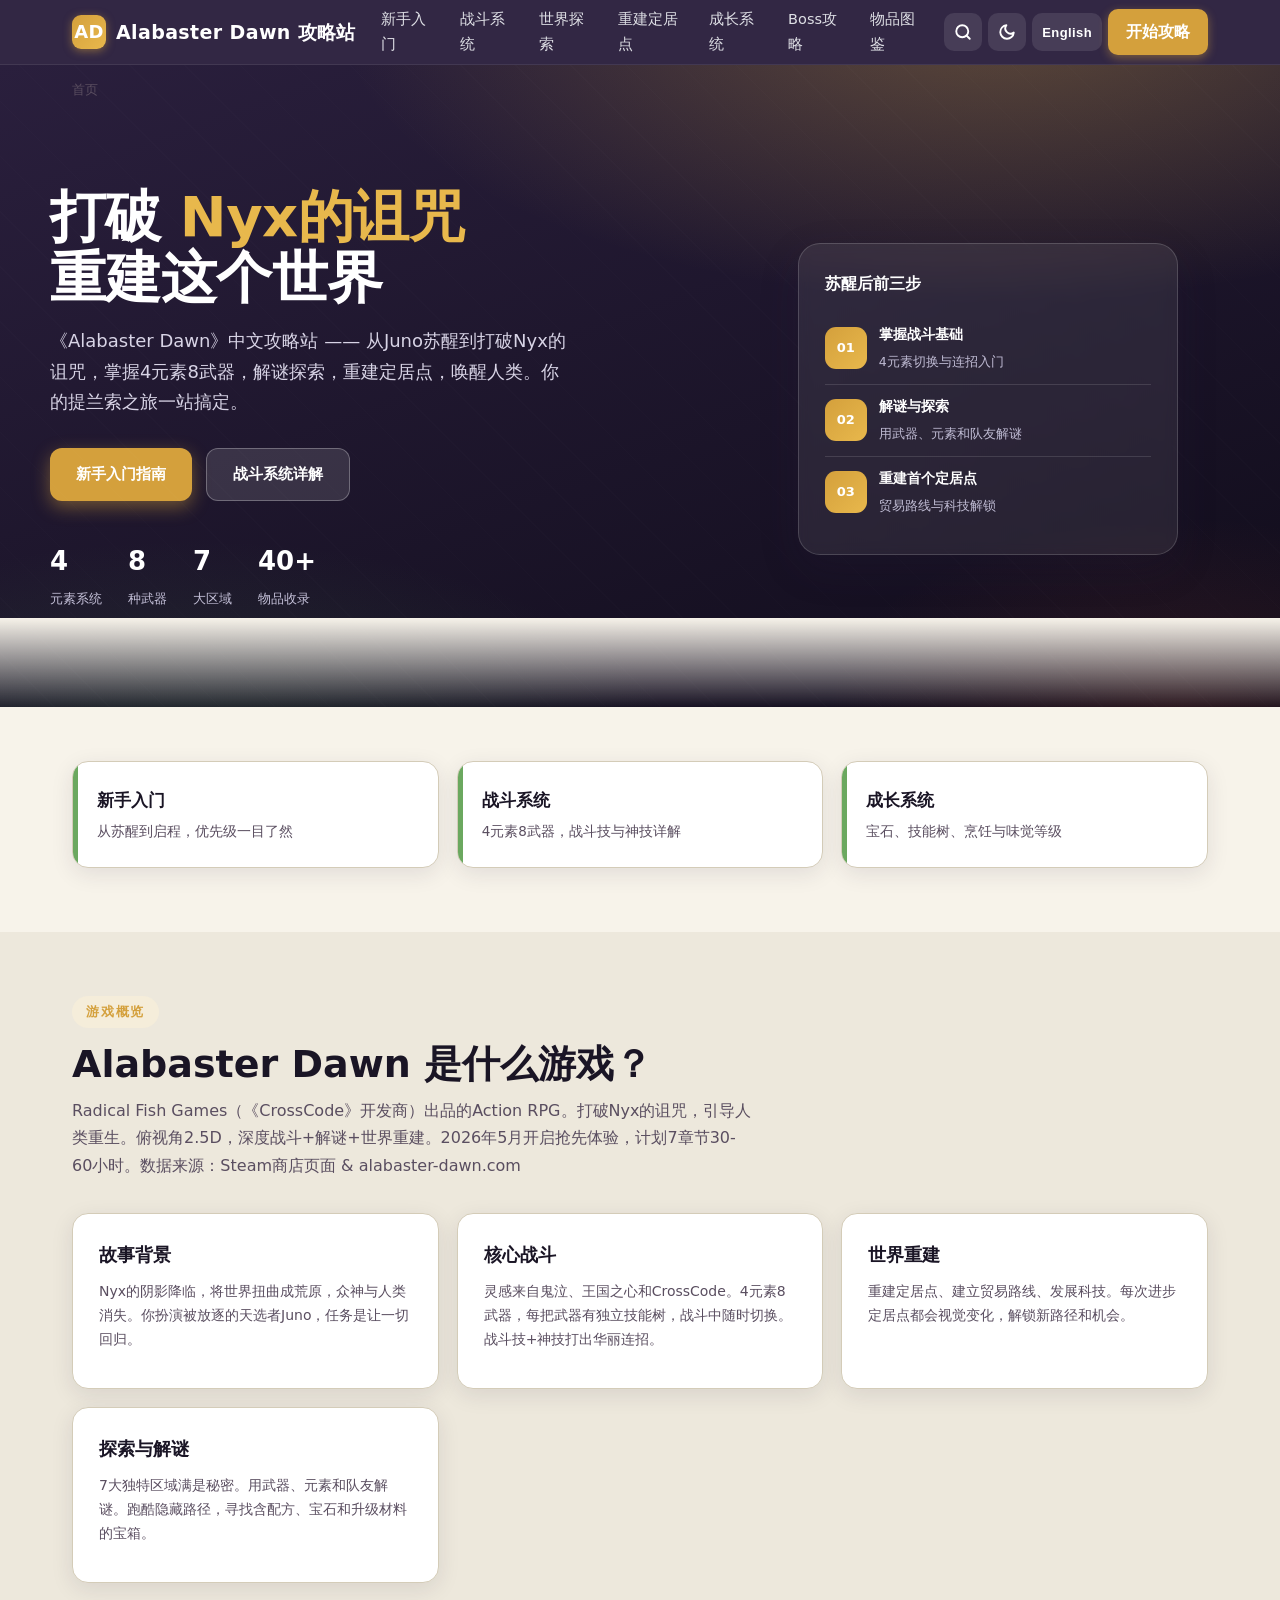
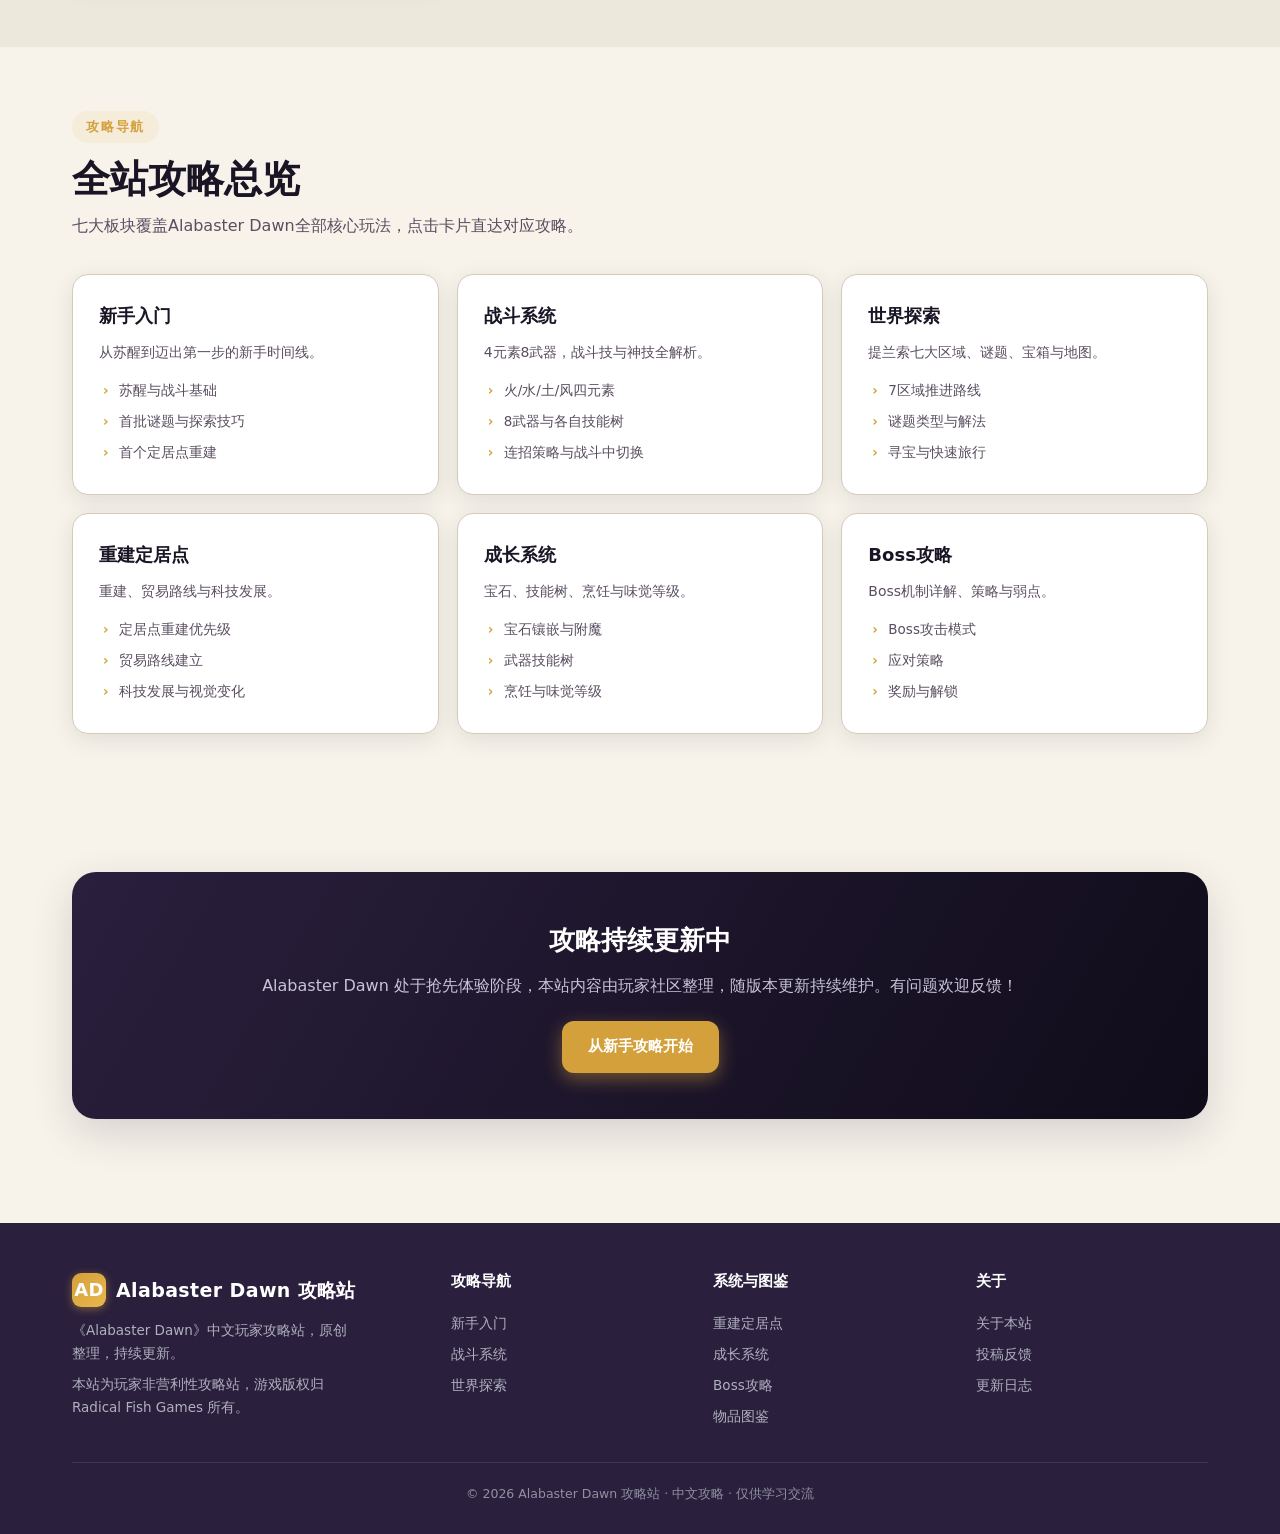
==== index.html @ 1b5fa540 "feat: Alabaster Dawn bilingual guide site - 8 pages, i18n, dark mode, search, SEO" ====
<!DOCTYPE html>
<html lang="zh-CN">
<head>
<meta charset="UTF-8">
<meta name="viewport" content="width=device-width, initial-scale=1.0">
<title>Alabaster Dawn 攻略站 | 中文攻略</title>
<meta name="description" content="《Alabaster Dawn》中文攻略站：新手入门、战斗系统(4元素8武器)、世界探索、定居点重建、成长系统、Boss攻略与物品图鉴。从苏醒到打破Nyx诅咒，一站式Action RPG攻略。">
<meta name="keywords" content="Alabaster Dawn,攻略,新手指南,战斗系统,4元素,8武器,世界探索,定居点,宝石,烹饪,Boss,物品图鉴,Radical Fish Games">
<link rel="stylesheet" href="css/style.css">
<script type="application/ld+json">
{"@context":"https://schema.org","@type":"WebSite","name":"Alabaster Dawn 攻略站","alternateName":"Alabaster Dawn 中文攻略","inLanguage":"zh-CN","url":"index.html","about":"《Alabaster Dawn》中文攻略站：新手入门、战斗系统、世界探索、定居点重建、成长系统、Boss攻略与物品图鉴"}
</script>
</head>
<body>

<!-- ===== NAV ===== -->
<header class="nav">
  <div class="wrap nav-inner">
    <a href="index.html" class="brand"><span class="logo">AD</span><span data-i18n="brand">Alabaster Dawn 攻略站</span></a>
    <nav class="nav-links" id="navLinks">
      <a href="getting-started.html" data-i18n="nav.getting-started">新手入门</a>
      <a href="combat.html" data-i18n="nav.combat">战斗系统</a>
      <a href="world.html" data-i18n="nav.world">世界探索</a>
      <a href="settlements.html" data-i18n="nav.settlements">重建定居点</a>
      <a href="progression.html" data-i18n="nav.progression">成长系统</a>
      <a href="bosses.html" data-i18n="nav.bosses">Boss攻略</a>
      <a href="items.html" data-i18n="nav.items">物品图鉴</a>
    </nav>
    <div class="nav-utils">
      <button class="nav-btn search-btn" aria-label="搜索"><svg width="18" height="18" viewBox="0 0 24 24" fill="none" stroke="currentColor" stroke-width="2.5" stroke-linecap="round" stroke-linejoin="round"><circle cx="11" cy="11" r="8"/><line x1="21" y1="21" x2="16.65" y2="16.65"/></svg></button>
      <button class="nav-btn dark-btn" aria-label="暗色模式"><svg width="18" height="18" viewBox="0 0 24 24" fill="none" stroke="currentColor" stroke-width="2.5" stroke-linecap="round" stroke-linejoin="round"><path d="M21 12.79A9 9 0 1 1 11.21 3 7 7 0 0 0 21 12.79z"/></svg></button>
      <button class="nav-btn lang-btn" aria-label="语言">English</button>
      <a href="getting-started.html" class="nav-cta" data-i18n="nav.cta.start">开始攻略</a>
    </div>
    <button class="burger" id="burger" aria-label="菜单"><span></span><span></span><span></span></button>
  </div>
</header>

<!-- ===== HERO ===== -->
<div class="hero" id="top">
  <div class="wrap" style="padding-top:14px">
    <div class="breadcrumb" style="color:#c8c4d8"><span data-en="Home">首页</span></div>
  </div>
  <div class="wrap hero-grid">
    <div>
      <h1 data-en="Break &lt;span&gt;Nyx's Curse&lt;/span&gt;&lt;br&gt;Rebuild the World">打破 <span>Nyx的诅咒</span><br>重建这个世界</h1>
      <p class="tag" data-en="The Alabaster Dawn guide — from Juno's awakening to breaking Nyx's curse. Master 4 elements, 8 weapons, solve puzzles, rebuild settlements, and bring humanity back. Your Tiran Sol adventure, all in one place.">《Alabaster Dawn》中文攻略站 —— 从Juno苏醒到打破Nyx的诅咒，掌握4元素8武器，解谜探索，重建定居点，唤醒人类。你的提兰索之旅一站搞定。</p>
      <div class="hero-btns">
        <a href="getting-started.html" class="btn btn-primary" data-en="Beginner Guide">新手入门指南</a>
        <a href="combat.html" class="btn btn-ghost" data-en="Combat System">战斗系统详解</a>
      </div>
      <div class="hero-stats">
        <div class="s"><b>4</b><small data-en="Elements">元素系统</small></div>
        <div class="s"><b>8</b><small data-en="Weapons">种武器</small></div>
        <div class="s"><b>7</b><small data-en="Areas">大区域</small></div>
        <div class="s"><b>40+</b><small data-en="Items">物品收录</small></div>
      </div>
    </div>
    <div class="hero-art">
      <div class="island-card">
        <h3 data-en="First 3 Steps After Awakening">苏醒后前三步</h3>
        <div class="day-row"><div class="day-badge">01</div><div class="t"><b data-en="Learn Combat Basics">掌握战斗基础</b><small data-en="4 elements, switching, combos">4元素切换与连招入门</small></div></div>
        <div class="day-row"><div class="day-badge">02</div><div class="t"><b data-en="Solve Puzzles &amp; Explore">解谜与探索</b><small data-en="Weapons + elements + teammates">用武器、元素和队友解谜</small></div></div>
        <div class="day-row"><div class="day-badge">03</div><div class="t"><b data-en="Rebuild First Settlement">重建首个定居点</b><small data-en="Trade routes &amp; science">贸易路线与科技解锁</small></div></div>
      </div>
    </div>
  </div>
</div>

<!-- ===== QUICK ACCESS ===== -->
<section style="padding-top:54px">
  <div class="wrap">
    <div class="quick">
      <a href="getting-started.html" class="qcard"><h3 data-en="Beginner Guide">新手入门</h3><p data-en="From awakening to first steps — clear priorities">从苏醒到启程，优先级一目了然</p></a>
      <a href="combat.html" class="qcard"><h3 data-en="Combat System">战斗系统</h3><p data-en="4 elements × 8 weapons, Combat &amp; Divine Arts">4元素8武器，战斗技与神技详解</p></a>
      <a href="progression.html" class="qcard"><h3 data-en="Progression">成长系统</h3><p data-en="Gems, skilltree, cooking &amp; Palate Level">宝石、技能树、烹饪与味觉等级</p></a>
    </div>
  </div>
</section>

<!-- ===== GAME OVERVIEW ===== -->
<section class="bg-alt">
  <div class="wrap">
    <span class="eyebrow" data-en="Game Overview">游戏概览</span>
    <h2 class="title" data-en="What is Alabaster Dawn?">Alabaster Dawn 是什么游戏？</h2>
    <p class="subtitle" data-en="An Action RPG from Radical Fish Games (creators of CrossCode). Break Nyx's curse, guide humanity's rebirth. Top-down 2.5D with deep combat, puzzles, and world rebuilding. Early Access since May 2026, planned 30-60 hours with 7 chapters. Source: Steam Store Page &amp; alabaster-dawn.com">Radical Fish Games（《CrossCode》开发商）出品的Action RPG。打破Nyx的诅咒，引导人类重生。俯视角2.5D，深度战斗+解谜+世界重建。2026年5月开启抢先体验，计划7章节30-60小时。数据来源：Steam商店页面 &amp; alabaster-dawn.com</p>
    <div class="feature-grid">
      <div class="fcard"><h4 data-en="Story Background">故事背景</h4><p data-en="The shadow of Nyx has fallen, warping the world into a wasteland and vanishing the gods and their people. You play as Juno, the Outcast Chosen, tasked with bringing it all back.">Nyx的阴影降临，将世界扭曲成荒原，众神与人类消失。你扮演被放逐的天选者Juno，任务是让一切回归。</p></div>
      <div class="fcard"><h4 data-en="Core Combat">核心战斗</h4><p data-en="Inspired by DMC, Kingdom Hearts &amp; CrossCode. 4 elements, 8 weapons, each with its own skilltree. Switch loadouts mid-combat. Combat Arts + Divine Arts for stylish combos.">灵感来自鬼泣、王国之心和CrossCode。4元素8武器，每把武器有独立技能树，战斗中随时切换。战斗技+神技打出华丽连招。</p></div>
      <div class="fcard"><h4 data-en="World Rebuilding">世界重建</h4><p data-en="Rebuild settlements, establish trade routes, advance science. Settlements visually change with each advancement, opening new paths and opportunities.">重建定居点、建立贸易路线、发展科技。每次进步定居点都会视觉变化，解锁新路径和机会。</p></div>
      <div class="fcard"><h4 data-en="Exploration &amp; Puzzles">探索与解谜</h4><p data-en="7 unique areas full of secrets. Solve puzzles using weapons, elements, and team members. Parkour hidden paths, find treasure with recipes, gems, and upgrade materials.">7大独特区域满是秘密。用武器、元素和队友解谜。跑酷隐藏路径，寻找含配方、宝石和升级材料的宝箱。</p></div>
    </div>
  </div>
</section>

<!-- ===== GUIDE OVERVIEW ===== -->
<section>
  <div class="wrap">
    <span class="eyebrow" data-en="Guide Navigation">攻略导航</span>
    <h2 class="title" data-en="Site Guide Overview">全站攻略总览</h2>
    <p class="subtitle" data-en="Seven sections covering all core Alabaster Dawn gameplay. Click a card to jump to the guide.">七大板块覆盖Alabaster Dawn全部核心玩法，点击卡片直达对应攻略。</p>
    <div class="feature-grid">
      <a href="getting-started.html" class="fcard"><h4 data-en="Beginner Guide">新手入门</h4><p data-en="From awakening to first steps — a survival timeline.">从苏醒到迈出第一步的新手时间线。</p><ul><li data-en="Awakening &amp; first combat basics">苏醒与战斗基础</li><li data-en="First puzzles &amp; exploration tips">首批谜题与探索技巧</li><li data-en="First settlement rebuild">首个定居点重建</li></ul></a>
      <a href="combat.html" class="fcard"><h4 data-en="Combat System">战斗系统</h4><p data-en="4 elements × 8 weapons, Combat Arts &amp; Divine Arts.">4元素8武器，战斗技与神技全解析。</p><ul><li data-en="Fire / Water / Earth / Wind">火/水/土/风四元素</li><li data-en="8 weapons &amp; skilltrees">8武器与各自技能树</li><li data-en="Combo strategies &amp; switching">连招策略与战斗中切换</li></ul></a>
      <a href="world.html" class="fcard"><h4 data-en="World Exploration">世界探索</h4><p data-en="7 areas of Tiran Sol, puzzles, treasures &amp; map.">提兰索七大区域、谜题、宝箱与地图。</p><ul><li data-en="7 areas progression guide">7区域推进路线</li><li data-en="Puzzle types &amp; solutions">谜题类型与解法</li><li data-en="Treasure hunting &amp; fast travel">寻宝与快速旅行</li></ul></a>
      <a href="settlements.html" class="fcard"><h4 data-en="Settlements">重建定居点</h4><p data-en="Rebuild, trade routes, science advancement.">重建、贸易路线与科技发展。</p><ul><li data-en="Settlement rebuild priorities">定居点重建优先级</li><li data-en="Trade route establishment">贸易路线建立</li><li data-en="Science &amp; visual changes">科技发展与视觉变化</li></ul></a>
      <a href="progression.html" class="fcard"><h4 data-en="Progression">成长系统</h4><p data-en="Gems, skilltree, cooking &amp; Palate Level.">宝石、技能树、烹饪与味觉等级。</p><ul><li data-en="Gem slotting &amp; enchantments">宝石镶嵌与附魔</li><li data-en="Weapon skilltrees">武器技能树</li><li data-en="Cooking &amp; Palate Level">烹饪与味觉等级</li></ul></a>
      <a href="bosses.html" class="fcard"><h4 data-en="Bosses">Boss攻略</h4><p data-en="Boss mechanics, strategies &amp; weaknesses.">Boss机制详解、策略与弱点。</p><ul><li data-en="Boss attack patterns">Boss攻击模式</li><li data-en="Counter strategies">应对策略</li><li data-en="Rewards &amp; unlocks">奖励与解锁</li></ul></a>
    </div>
  </div>
</section>

<!-- ===== CTA ===== -->
<section>
  <div class="wrap">
    <div class="cta-strip">
      <h3 data-en="Guides Continuously Updated">攻略持续更新中</h3>
      <p data-en="Alabaster Dawn is in Early Access. Content curated by the player community, updated with each patch. Feedback welcome!">Alabaster Dawn 处于抢先体验阶段，本站内容由玩家社区整理，随版本更新持续维护。有问题欢迎反馈！</p>
      <a href="getting-started.html" class="btn btn-primary" data-en="Start with Beginner Guide">从新手攻略开始</a>
    </div>
  </div>
</section>

<!-- ===== FOOTER ===== -->
<footer>
  <div class="wrap">
    <div class="foot-grid">
      <div class="foot-brand">
        <a href="index.html" class="brand" style="color:#fff"><span class="logo">AD</span><span data-en="Alabaster Dawn Guide">Alabaster Dawn 攻略站</span></a>
        <p data-i18n="foot.branddesc">《Alabaster Dawn》中文玩家攻略站，原创整理，持续更新。</p>
        <p class="disclaimer" data-en="This is a non-profit fan guide site. Game rights belong to Radical Fish Games.">本站为玩家非营利性攻略站，游戏版权归 Radical Fish Games 所有。</p>
      </div>
      <div><h4 data-i18n="foot.nav">攻略导航</h4><a href="getting-started.html" data-en="Beginner">新手入门</a><a href="combat.html" data-en="Combat">战斗系统</a><a href="world.html" data-en="World">世界探索</a></div>
      <div><h4 data-i18n="foot.systems">系统与图鉴</h4><a href="settlements.html" data-en="Settlements">重建定居点</a><a href="progression.html" data-en="Progression">成长系统</a><a href="bosses.html" data-en="Bosses">Boss攻略</a><a href="items.html" data-en="Items">物品图鉴</a></div>
      <div><h4 data-i18n="foot.about">关于</h4><a href="#" data-i18n="foot.aboutus">关于本站</a><a href="#" data-i18n="foot.feedback">投稿反馈</a><a href="#" data-i18n="foot.changelog">更新日志</a></div>
    </div>
    <div class="foot-bottom" data-i18n="foot.copy">© 2026 Alabaster Dawn 攻略站 · 中文攻略 · 仅供学习交流</div>
  </div>
</footer>

<button id="toTop" aria-label="返回顶部" data-en="Top">顶部</button>
<div class="search-overlay" id="searchOverlay">
  <div class="search-panel">
    <div class="search-input-wrap">
      <span class="s-ico"></span>
      <input type="text" placeholder="搜索攻略、武器、Boss…">
      <button class="search-close" aria-label="关闭">×</button>
    </div>
    <div class="search-results"></div>
  </div>
</div>
<script src="js/common.js"></script>
</body>
</html>
---- css/style.css ----
/* ===== Alabaster Dawn Guide - Shared Styles ===== */
/* Color palette extracted from game's visual identity:
   Alabaster white (reborn world) · Dawn gold (sunrise/hope)
   Nyx purple (the shadow curse) · Nature green (life returning)
   Wasteland earth (ruined world) · Ember (combat/danger) */
:root{
  --nyx:#2a1f3d;        /* Nyx暗紫 - 导航/深色背景 */
  --heading:#1a1525;    /* 标题文字色 - 暗色模式自动切浅 */
  --nyx-2:#3d2d54;      /* 暗紫2 */
  --dawn:#d4a03c;       /* 黎明金 - 主强调色 */
  --dawn-2:#e8b84c;     /* 亮金 */
  --dawn-3:#f0cd6a;     /* 柔金 */
  --alabaster:#f0ebe0;  /* 雪花石膏白/羊皮纸 */
  --alabaster-2:#f7f3ea;/* 亮石膏白 */
  --alabaster-3:#fbf8f1;/* 最亮白 */
  --nature:#4a8c4e;     /* 归生绿 */
  --nature-2:#6ba85f;   /* 亮归生绿 */
  --wasteland:#8b6f47;  /* 荒野棕 */
  --ember:#c0502e;      /* 余烬橙红 - 危险/Boss */
  --frost:#5b8db8;      /* 霜蓝 - 谜题/冰元素 */
  --ink:#1a1525;        /* 墨黑(带紫调) */
  --ink-soft:#5a4e60;   /* 柔墨 */
  --line:#d4ccb8;       /* 分割线 */
  --card:#ffffff;
  --shadow:0 6px 22px rgba(42,31,61,.10);
  --shadow-lg:0 14px 40px rgba(42,31,61,.16);
  --radius:16px;
  --maxw:1180px;
}
*{box-sizing:border-box;margin:0;padding:0}
html{scroll-behavior:smooth;scroll-padding-top:78px}
body{
  font-family:"Segoe UI","PingFang SC","Microsoft YaHei",system-ui,sans-serif;
  color:var(--ink);
  background:var(--alabaster-2);
  line-height:1.7;
  -webkit-font-smoothing:antialiased;
  transition:background .3s,color .3s;
}
a{color:inherit;text-decoration:none}
img{max-width:100%;display:block}

/* ===== DARK MODE ===== */
body.dark{
  --nyx:#1a1228;
  --heading:#e8e2d4;
  --nyx-2:#241a36;
  --ink:#e8e2d4;
  --ink-soft:#b8ac90;
  --alabaster:#1e1a28;
  --alabaster-2:#141120;
  --alabaster-3:#0f0c18;
  --line:#2e2840;
  --card:#1a1626;
  --shadow:0 6px 22px rgba(0,0,0,.35);
  --shadow-lg:0 14px 40px rgba(0,0,0,.5);
}
body.dark .bg-alt{background:#100c1a}
body.dark .farm-table{background:var(--card)}
body.dark tr:hover td{background:#221d30}
body.dark .chip{background:var(--card)}
body.dark .search-box{background:var(--card)}
body.dark .calc-result{background:var(--alabaster)}
body.dark .stat-pill{background:var(--alabaster)}
body.dark .res-emoji{background:var(--alabaster)}
body.dark .eyebrow{background:#2a2238}
body.dark .tagline{background:#1e2a20;color:var(--nature-2)}
body.dark .boss-card .boss-power{background:#2a2230}
body.dark .calc-result .rline .pos{color:#4ade80}
body.dark .map-card .num{color:var(--nyx)}
.wrap{max-width:var(--maxw);margin:0 auto;padding:0 22px}
section{padding:64px 0}

/* ===== Typography ===== */
.eyebrow{
  display:inline-block;font-size:13px;font-weight:700;letter-spacing:.14em;
  text-transform:uppercase;color:var(--dawn);background:#f5edda;
  padding:5px 14px;border-radius:999px;margin-bottom:14px;
}
h2.title{font-size:clamp(26px,4vw,38px);line-height:1.2;color:var(--heading);margin-bottom:10px;font-weight:800}
.subtitle{color:var(--ink-soft);max-width:680px;margin-bottom:34px;font-size:16px}
.lead{font-size:17px}

/* ===== NAV ===== */
header.nav{
  position:sticky;top:0;z-index:100;
  background:rgba(42,31,61,.96);backdrop-filter:blur(8px);
  border-bottom:1px solid rgba(255,255,255,.08);
}
.nav-inner{display:flex;align-items:center;justify-content:space-between;height:64px;flex-wrap:nowrap;gap:12px}
.brand{display:flex;align-items:center;gap:10px;color:#fff;font-weight:800;font-size:19px;letter-spacing:.02em;flex-shrink:0;white-space:nowrap}
.brand .logo{
  width:34px;height:34px;border-radius:9px;display:grid;place-items:center;
  background:linear-gradient(135deg,var(--dawn),var(--dawn-2));font-size:18px;font-weight:900;color:#fff;
  box-shadow:0 2px 8px rgba(212,160,60,.5);
}
.nav-links{display:flex;align-items:center;gap:4px}
.nav-links a{
  color:#dfe0e6;font-size:14.5px;font-weight:500;padding:8px 13px;border-radius:9px;transition:.18s;
}
.nav-links a:hover{background:rgba(255,255,255,.12);color:#fff}
.nav-links a.active{background:rgba(212,160,60,.25);color:var(--dawn-2)}
.nav-cta{
  background:var(--dawn);color:#fff!important;padding:9px 18px;border-radius:10px;font-weight:700;
  box-shadow:0 3px 10px rgba(212,160,60,.45);
}
.nav-cta:hover{background:var(--dawn-2);transform:translateY(-1px)}
.burger{display:none;flex-direction:column;gap:5px;background:none;border:0;cursor:pointer;padding:8px}
.burger span{width:24px;height:2.5px;background:#fff;border-radius:2px;transition:.25s}

/* nav utility buttons (search / dark / lang) */
.nav-utils{display:flex;align-items:center;gap:6px;flex-shrink:0}
.nav-btn{
  width:38px;height:38px;border-radius:10px;border:0;cursor:pointer;background:rgba(255,255,255,.1);
  color:#fff;font-size:14px;font-weight:700;display:grid;place-items:center;transition:.18s;flex-shrink:0;
}
.nav-btn:hover{background:rgba(255,255,255,.22)}
.nav-btn.lang-btn{width:auto;padding:0 10px;font-size:13px;font-weight:700;letter-spacing:.03em}
.nav-btn svg{display:block;color:#fff}
.search-input-wrap .s-ico{display:grid;place-items:center;color:var(--ink-soft)}
.search-input-wrap .s-ico svg{display:block}

/* ===== SEARCH OVERLAY ===== */
.search-overlay{
  position:fixed;inset:0;z-index:200;background:rgba(16,12,26,.85);backdrop-filter:blur(6px);
  display:none;align-items:flex-start;justify-content:center;padding-top:12vh;
}
.search-overlay.show{display:flex}
.search-panel{
  width:100%;max-width:640px;background:var(--card);border:1px solid var(--line);border-radius:18px;
  box-shadow:var(--shadow-lg);overflow:hidden;margin:0 16px;
}
.search-input-wrap{display:flex;align-items:center;gap:10px;padding:16px 20px;border-bottom:1px solid var(--line)}
.search-input-wrap input{
  flex:1;border:0;outline:0;background:none;font-size:17px;color:var(--ink);font-family:inherit;
}
.search-input-wrap .s-ico{font-size:15px;font-weight:700;opacity:.6}
.search-close{background:none;border:0;cursor:pointer;font-size:20px;color:var(--ink-soft);padding:4px 8px;border-radius:8px;font-weight:700}
.search-close:hover{background:var(--alabaster)}
.search-results{max-height:50vh;overflow-y:auto}
.search-results .sr-item{display:block;padding:13px 20px;border-bottom:1px solid var(--line);transition:.15s}
.search-results .sr-item:hover{background:var(--alabaster)}
.search-results .sr-item .sr-page{font-size:11px;font-weight:700;color:var(--dawn);text-transform:uppercase;letter-spacing:.06em}
.search-results .sr-item .sr-title{font-size:15px;color:var(--ink);margin:2px 0}
.search-results .sr-item .sr-snippet{font-size:12.5px;color:var(--ink-soft);overflow:hidden;text-overflow:ellipsis;white-space:nowrap}
.search-results .sr-empty{padding:30px;text-align:center;color:var(--ink-soft);font-size:14px}

/* ===== HERO ===== */
.hero{
  position:relative;overflow:hidden;color:#fff;
  background:
    radial-gradient(900px 420px at 15% 110%,rgba(74,140,78,.22),transparent 55%),
    radial-gradient(1100px 480px at 78% -8%,rgba(232,184,76,.30),transparent 60%),
    radial-gradient(700px 380px at 92% 100%,rgba(192,80,46,.14),transparent 50%),
    linear-gradient(160deg,var(--nyx) 0%,#100c1a 100%);
}
.hero::before{
  content:"";position:absolute;inset:0;pointer-events:none;opacity:.5;
  background-image:repeating-linear-gradient(45deg,transparent 0 38px,rgba(255,255,255,.018) 38px 39px);
}
.hero::after{
  content:"";position:absolute;left:0;right:0;bottom:-1px;height:90px;
  background:linear-gradient(var(--alabaster-2),transparent);pointer-events:none;
}
.hero-grid{display:grid;grid-template-columns:1.15fr .85fr;gap:40px;align-items:center;padding:78px 0 96px}
.hero h1{font-size:clamp(34px,5.4vw,56px);line-height:1.08;font-weight:900;letter-spacing:-.01em}
.hero h1 span{color:var(--dawn-2)}
.hero p.tag{font-size:18px;color:#d8d4e6;margin:18px 0 30px;max-width:520px}
.hero-btns{display:flex;gap:14px;flex-wrap:wrap}
.btn{
  display:inline-flex;align-items:center;gap:8px;padding:13px 26px;border-radius:12px;
  font-weight:700;font-size:15px;cursor:pointer;border:0;transition:.2s;
}
.btn-primary{background:var(--dawn);color:#fff;box-shadow:0 6px 18px rgba(212,160,60,.45)}
.btn-primary:hover{background:var(--dawn-2);transform:translateY(-2px)}
.btn-ghost{background:rgba(255,255,255,.12);color:#fff;border:1px solid rgba(255,255,255,.28)}
.btn-ghost:hover{background:rgba(255,255,255,.22)}
.hero-stats{display:flex;gap:26px;margin-top:38px;flex-wrap:wrap}
.hero-stats .s b{display:block;font-size:26px;color:#fff}
.hero-stats .s small{color:#c4c0d8;font-size:13px}

/* hero side card */
.hero-art{position:relative;height:340px;display:grid;place-items:center}
.island-card{
  width:100%;max-width:380px;background:rgba(255,255,255,.08);border:1px solid rgba(255,255,255,.16);
  border-radius:22px;padding:26px;backdrop-filter:blur(6px);box-shadow:var(--shadow-lg);
}
.island-card h3{font-size:16px;color:#fff;margin-bottom:16px;display:flex;align-items:center;gap:8px}
.day-row{display:flex;align-items:center;gap:12px;padding:10px 0;border-top:1px solid rgba(255,255,255,.12)}
.day-row:first-of-type{border-top:0}
.day-badge{width:42px;height:42px;border-radius:11px;display:grid;place-items:center;font-weight:800;font-size:13px;background:linear-gradient(135deg,var(--dawn),var(--dawn-2));flex-shrink:0}
.day-row .t b{display:block;font-size:14px;color:#fff}
.day-row .t small{color:#c0bcd4;font-size:12.5px}

/* ===== QUICK CARDS (homepage) ===== */
.quick{display:grid;grid-template-columns:repeat(3,1fr);gap:18px}
.qcard{
  background:var(--card);border:1px solid var(--line);border-radius:var(--radius);
  padding:24px;box-shadow:var(--shadow);transition:.2s;cursor:pointer;position:relative;overflow:hidden;
}
.qcard::before{content:"";position:absolute;inset:0 auto 0 0;width:5px;background:var(--nature-2);transition:.2s}
.qcard:hover{transform:translateY(-4px);box-shadow:var(--shadow-lg)}
.qcard:hover::before{background:var(--dawn)}
.qcard .ico{font-size:30px;margin-bottom:12px}
.qcard h3{font-size:17px;color:var(--heading);margin-bottom:5px}
.qcard p{font-size:13.5px;color:var(--ink-soft)}

/* ===== TIMELINE (beginner) ===== */
.timeline{position:relative;margin-top:10px}
.timeline::before{content:"";position:absolute;left:23px;top:6px;bottom:6px;width:3px;background:var(--line);border-radius:3px}
.tl-item{display:flex;gap:22px;padding:0 0 26px;position:relative}
.tl-dot{
  width:50px;height:50px;border-radius:14px;flex-shrink:0;z-index:1;display:grid;place-items:center;
  font-weight:800;color:#fff;font-size:14px;box-shadow:0 4px 12px rgba(74,140,78,.4);
  background:linear-gradient(135deg,var(--nature),var(--nature-2));
}
.tl-body{background:var(--card);border:1px solid var(--line);border-radius:14px;padding:18px 22px;box-shadow:var(--shadow);flex:1}
.tl-body h4{color:var(--heading);font-size:17px;margin-bottom:8px}
.tl-body ul{list-style:none}
.tl-body li{padding:4px 0 4px 22px;position:relative;font-size:14.5px;color:var(--ink-soft)}
.tl-body li::before{content:"";position:absolute;left:0;top:11px;width:8px;height:8px;border-radius:50%;background:var(--dawn-2)}
.tl-body li b{color:var(--heading)}

/* ===== RESOURCE CARDS ===== */
.res-grid{display:grid;grid-template-columns:repeat(auto-fill,minmax(210px,1fr));gap:16px}
.res-card{background:var(--card);border:1px solid var(--line);border-radius:14px;padding:20px;box-shadow:var(--shadow);transition:.2s}
.res-card:hover{transform:translateY(-3px);box-shadow:var(--shadow-lg)}
.res-head{display:flex;align-items:center;gap:12px;margin-bottom:10px}
.res-emoji{width:46px;height:46px;border-radius:12px;display:grid;place-items:center;font-size:20px;font-weight:800;color:var(--heading);background:var(--alabaster);line-height:1.15;text-align:center;box-sizing:border-box}
html[lang="en"] .res-emoji{width:auto;min-width:46px;height:auto;min-height:46px;font-size:12.5px;padding:6px 10px;white-space:normal}
.res-card h4{font-size:16px;color:var(--heading)}
.res-card .rarity{font-size:11px;font-weight:700;letter-spacing:.05em}
.tier-1{color:#3a9d3a}.tier-2{color:var(--dawn)}.tier-3{color:var(--frost)}.tier-4{color:var(--ember)}
.res-card p{font-size:13.5px;color:var(--ink-soft)}
.tagline{display:inline-block;font-size:12px;background:#eef5ef;color:var(--nature);padding:3px 10px;border-radius:999px;margin-top:8px}

/* ===== SEARCH & CHIPS ===== */
.chips{display:flex;gap:8px;flex-wrap:wrap;margin-bottom:22px}
.chip{
  border:1.5px solid var(--line);background:var(--card);color:var(--ink-soft);padding:8px 15px;
  border-radius:999px;font-size:13.5px;font-weight:600;cursor:pointer;transition:.18s;
}
.chip:hover{border-color:var(--nature-2);color:var(--nature)}
.chip.active{background:var(--nature);border-color:var(--nature);color:#fff}

/* ===== FEATURE CARDS ===== */
.feature-grid{display:grid;grid-template-columns:repeat(auto-fit,minmax(280px,1fr));gap:18px}
.fcard{background:var(--card);border:1px solid var(--line);border-radius:var(--radius);padding:26px;box-shadow:var(--shadow);transition:.2s}
.fcard:hover{transform:translateY(-3px);box-shadow:var(--shadow-lg)}
.fcard .ico{font-size:34px;margin-bottom:14px}
.fcard h4{color:var(--heading);font-size:18px;margin-bottom:10px}
.fcard p{font-size:14px;color:var(--ink-soft);margin-bottom:10px}
.fcard ul{list-style:none}
.fcard li{font-size:13.5px;color:var(--ink-soft);padding:4px 0 4px 20px;position:relative}
.fcard li::before{content:"\203A";position:absolute;left:4px;color:var(--dawn);font-weight:800}

/* ===== ELEMENT CARDS (combat) ===== */
.elem-grid{display:grid;grid-template-columns:repeat(auto-fill,minmax(240px,1fr));gap:16px;margin-top:10px}
.elem-card{background:var(--card);border:1px solid var(--line);border-radius:var(--radius);padding:22px;box-shadow:var(--shadow);transition:.2s;border-top:4px solid var(--ember)}
.elem-card.e-fire{border-top-color:#e85d2c}
.elem-card.e-water{border-top-color:var(--frost)}
.elem-card.e-earth{border-top-color:var(--wasteland)}
.elem-card.e-wind{border-top-color:var(--nature-2)}
.elem-card:hover{transform:translateY(-3px);box-shadow:var(--shadow-lg)}
.elem-card .elem-icon{width:48px;height:48px;border-radius:12px;display:grid;place-items:center;font-weight:900;font-size:20px;color:#fff;margin-bottom:12px}
.elem-card.e-fire .elem-icon{background:linear-gradient(135deg,#c04020,#e85d2c)}
.elem-card.e-water .elem-icon{background:linear-gradient(135deg,#3a6a8a,var(--frost))}
.elem-card.e-earth .elem-icon{background:linear-gradient(135deg,#6b5530,var(--wasteland))}
.elem-card.e-wind .elem-icon{background:linear-gradient(135deg,#3a8d3a,var(--nature-2))}
.elem-card h4{color:var(--heading);font-size:17px;margin-bottom:6px}
.elem-card p{font-size:13.5px;color:var(--ink-soft)}
.elem-card .weapon-list{margin-top:8px;font-size:12.5px;color:var(--ink-soft)}
.elem-card .weapon-list b{color:var(--dawn)}

/* ===== TABLE ===== */
.farm-table{background:var(--card);border:1px solid var(--line);border-radius:var(--radius);overflow:hidden;box-shadow:var(--shadow);overflow-x:auto}
table{width:100%;border-collapse:collapse;min-width:620px}
th{background:var(--nyx);color:#fff;text-align:left;padding:14px 18px;font-size:13.5px;letter-spacing:.03em}
td{padding:13px 18px;border-bottom:1px solid var(--line);font-size:14px;color:var(--ink-soft)}
tr:hover td{background:#f8f5ef}
td b{color:var(--heading)}
.area-tag{font-size:12px;font-weight:700;padding:3px 10px;border-radius:6px}
.a-meadow{background:#e8f5e8;color:#2e7d32}
.a-forest{background:#f0e6d0;color:var(--wasteland)}
.a-ruins{background:#f5ede0;color:#8b6f47}
.a-mountain{background:#e3eef5;color:#5b8db8}
.a-coast{background:#e0eef5;color:#2c6f9e}
.a-trial{background:#f0e0e8;color:#7a3a5a}
.a-settlement{background:#eef0e8;color:#4a6b3a}

/* ===== MAP / EXPLORE ===== */
.map-grid{display:grid;grid-template-columns:repeat(auto-fill,minmax(250px,1fr));gap:16px}
.map-card{background:var(--card);border:1px solid var(--line);border-radius:var(--radius);padding:22px;box-shadow:var(--shadow);transition:.2s;position:relative;overflow:hidden}
.map-card:hover{transform:translateY(-3px);box-shadow:var(--shadow-lg)}
.map-card h4{color:var(--heading);font-size:17px;margin-bottom:8px;position:relative}
.map-card p{font-size:13.5px;color:var(--ink-soft);position:relative}
.map-card ul{list-style:none;margin-top:8px}
.map-card li{font-size:13px;color:var(--ink-soft);padding:3px 0 3px 16px;position:relative}
.map-card li::before{content:"\203A";position:absolute;left:0;color:var(--dawn);font-weight:800}
.map-card li b{color:var(--heading)}

/* ===== ITEM GALLERY ===== */
.gallery-tools{display:flex;gap:12px;flex-wrap:wrap;margin-bottom:22px;justify-content:space-between;align-items:center}
.gallery{display:grid;grid-template-columns:repeat(auto-fill,minmax(130px,1fr));gap:14px}
.item{
  background:var(--card);border:1px solid var(--line);border-radius:14px;padding:18px 12px;text-align:center;
  box-shadow:var(--shadow);transition:.18s;cursor:default;
}
.item:hover{transform:translateY(-3px) scale(1.02);box-shadow:var(--shadow-lg);border-color:var(--nature-2)}
.item .e{font-size:34px;margin-bottom:8px}
.item h5{font-size:13.5px;color:var(--heading);margin-bottom:3px}
.item small{font-size:11.5px;color:var(--ink-soft)}

/* item detail card (static) */
.item-detail{
  background:var(--card);border:1px solid var(--line);border-radius:var(--radius);padding:22px 24px;
  box-shadow:var(--shadow);margin-bottom:14px;display:block;
}
.item-detail .item-head{display:flex;align-items:center;justify-content:space-between;gap:10px;flex-wrap:wrap;margin-bottom:10px;padding-bottom:10px;border-bottom:1px solid var(--line)}
.item-detail h4{color:var(--heading);font-size:17px}
.item-detail .rarity{font-size:11px;font-weight:700;letter-spacing:.05em}
.item-detail .item-body p{font-size:13.5px;color:var(--ink-soft);padding:3px 0}
.item-detail .item-body p b{color:var(--heading)}

/* ===== BOSS CARDS ===== */
.boss-grid{display:grid;grid-template-columns:repeat(auto-fill,minmax(280px,1fr));gap:18px;margin-top:10px}
.boss-card{background:var(--card);border:1px solid var(--line);border-radius:var(--radius);padding:24px;box-shadow:var(--shadow);transition:.2s;border-top:4px solid var(--ember)}
.boss-card:hover{transform:translateY(-3px);box-shadow:var(--shadow-lg)}
.boss-card .boss-num{font-size:12px;font-weight:700;color:var(--ember);letter-spacing:.1em}
.boss-card h4{color:var(--heading);font-size:18px;margin:4px 0 10px}
.boss-card .boss-area{font-size:13px;color:var(--ink-soft);margin-bottom:8px}
.boss-card .boss-strat{font-size:13.5px;color:var(--ink-soft);line-height:1.6}
.boss-card .boss-power{margin-top:10px;font-size:12px;font-weight:700;color:var(--dawn);background:#f5edda;padding:6px 12px;border-radius:8px;display:inline-block}

/* ===== CALCULATOR ===== */
.calc-box{background:var(--card);border:1px solid var(--line);border-radius:var(--radius);padding:24px;box-shadow:var(--shadow);margin-top:18px}
.calc-row{display:flex;align-items:center;gap:14px;margin-bottom:16px;flex-wrap:wrap}
.calc-row label{font-size:14px;font-weight:700;color:var(--heading);min-width:80px}
.calc-row select{flex:1;min-width:180px;padding:10px 14px;border:1.5px solid var(--line);border-radius:10px;font-size:14px;font-family:inherit;outline:0;transition:.15s}
.calc-row select:focus{border-color:var(--nature-2)}
.calc-row input[type=number]{width:90px;padding:10px 14px;border:1.5px solid var(--line);border-radius:10px;font-size:14px;font-family:inherit;outline:0;text-align:center}
.calc-row input[type=number]:focus{border-color:var(--nature-2)}
.calc-result{background:#f5f8f5;border:1px solid var(--line);border-radius:12px;padding:18px;margin-top:10px}
.calc-result .rline{display:flex;justify-content:space-between;align-items:center;padding:6px 0;font-size:14px}
.calc-result .rline b{color:var(--heading);font-size:16px}
.calc-result .rline .big{font-size:22px;font-weight:900;color:var(--dawn)}
.calc-result .rline .pos{color:#2e7d32}
.calc-result .rline .neg{color:var(--ember)}
.calc-result .mat-line{display:flex;justify-content:space-between;align-items:center;padding:4px 0;font-size:14px;border-bottom:1px solid var(--line)}
.calc-result .mat-line:last-child{border-bottom:0}
.calc-result .mat-line .mat-name{color:var(--ink-soft)}
.calc-result .mat-line .mat-qty{font-weight:800;color:var(--heading);font-size:16px}

/* ===== CTA STRIP ===== */
.cta-strip{
  background:linear-gradient(120deg,var(--nyx),#100c1a);color:#fff;border-radius:24px;
  padding:46px;text-align:center;margin:10px 0;box-shadow:var(--shadow-lg);
}
.cta-strip h3{font-size:26px;margin-bottom:10px}
.cta-strip p{color:#c8c4d8;margin-bottom:22px}

/* ===== FOOTER ===== */
footer{background:var(--nyx);color:#c8c8d8;padding:46px 0 30px;margin-top:30px}
.foot-grid{display:grid;grid-template-columns:1.5fr 1fr 1fr 1fr;gap:30px;margin-bottom:30px}
footer h4{color:#fff;font-size:15px;margin-bottom:14px}
footer a{display:block;color:#b0b0c0;font-size:13.5px;padding:4px 0;transition:.15s}
footer a:hover{color:var(--dawn-2)}
.foot-brand p{font-size:13.5px;max-width:280px;margin-top:8px;color:#b0b0c0}
.foot-bottom{border-top:1px solid rgba(255,255,255,.1);padding-top:20px;text-align:center;font-size:12.5px;color:#9090a0}
.disclaimer{font-size:12px;color:#9090a0;margin-top:8px}

/* ===== BACK TO TOP ===== */
#toTop{
  position:fixed;right:24px;bottom:24px;width:48px;height:48px;border-radius:14px;border:0;cursor:pointer;
  background:var(--dawn);color:#fff;font-size:13px;font-weight:800;box-shadow:0 6px 18px rgba(212,160,60,.5);
  opacity:0;visibility:hidden;transform:translateY(12px);transition:.25s;z-index:90;
}
#toTop.show{opacity:1;visibility:visible;transform:none}

/* ===== PAGE BREADCRUMB ===== */
.breadcrumb{font-size:13px;color:var(--ink-soft);margin-bottom:8px}
.breadcrumb a{color:var(--nature)}
.breadcrumb a:hover{text-decoration:underline}
.breadcrumb span{color:var(--ink-soft)}

/* ===== SECTION ALT BG ===== */
.bg-alt{background:#ede8dc}

/* ===== VERSION TAG ===== */
.ver-tag{display:inline-flex;align-items:center;gap:6px;font-size:12px;font-weight:700;color:var(--nature);background:#eef5ef;padding:5px 12px;border-radius:999px;margin-left:10px;vertical-align:middle}

/* ===== MISC ===== */
.stat-grid{display:grid;grid-template-columns:repeat(auto-fill,minmax(120px,1fr));gap:10px;margin-top:8px}
.stat-pill{background:var(--alabaster);border-radius:8px;padding:8px 12px;text-align:center;font-size:13px;color:var(--ink-soft)}
.stat-pill b{display:block;font-size:18px;color:var(--heading)}

/* ===== AREA PROGRESSION (world) ===== */
.biome-progression{display:flex;align-items:stretch;gap:6px;flex-wrap:wrap;margin-bottom:34px;background:var(--card);border:1px solid var(--line);border-radius:var(--radius);padding:18px;box-shadow:var(--shadow)}
.bp-node{flex:1;min-width:120px;border-radius:12px;padding:14px 10px;text-align:center;background:var(--alabaster);border:2px solid transparent;transition:.2s}
.bp-node.active{border-color:var(--nature-2)}
.bp-step{font-size:12px;font-weight:800;color:var(--dawn);letter-spacing:.1em}
.bp-name{font-size:15px;font-weight:800;color:var(--heading);margin:4px 0 2px}
.bp-info{font-size:11px;color:var(--ink-soft);line-height:1.4}
.bp-arrow{display:grid;place-items:center;color:var(--line);font-size:18px;font-weight:700;align-self:center}
.biome-cards{display:grid;grid-template-columns:repeat(auto-fill,minmax(280px,1fr));gap:16px}
.map-head{display:flex;align-items:center;gap:10px;margin-bottom:8px}
.map-head .num{width:34px;height:34px;border-radius:9px;display:grid;place-items:center;font-weight:800;font-size:13px;color:#fff;background:linear-gradient(135deg,var(--nature),var(--nature-2));flex-shrink:0;position:static}
.map-card.a-forest .map-head .num{background:linear-gradient(135deg,var(--wasteland),#a08560)}
.map-card.a-ruins .map-head .num{background:linear-gradient(135deg,#8b6f47,#a08560)}
.map-card.a-mountain .map-head .num{background:linear-gradient(135deg,#3a6a8a,var(--frost))}
.map-card.a-coast .map-head .num{background:linear-gradient(135deg,#2c6f9e,#5b8db8)}
.map-card.a-trial .map-head .num{background:linear-gradient(135deg,#6a2a4a,#9a4a6a)}
.map-card.a-settlement .map-head .num{background:linear-gradient(135deg,var(--dawn),var(--dawn-2))}
.map-card .map-head h4{margin:0}

/* ===== ITEMS GRID (items page) ===== */
.items-grid{display:grid;grid-template-columns:repeat(auto-fill,minmax(300px,1fr));gap:14px}
.items-grid .item-detail{margin-bottom:0}

/* ===== SETTLEMENT CARDS ===== */
.settle-grid{display:grid;grid-template-columns:repeat(auto-fill,minmax(280px,1fr));gap:16px;margin-top:10px}
.settle-card{background:var(--card);border:1px solid var(--line);border-radius:var(--radius);padding:22px;box-shadow:var(--shadow);transition:.2s;border-left:5px solid var(--nature-2)}
.settle-card:hover{box-shadow:var(--shadow-lg)}
.settle-card.s-trade{border-left-color:var(--dawn)}
.settle-card.s-science{border-left-color:var(--frost)}
.settle-head{display:flex;align-items:center;gap:12px;margin-bottom:10px}
.settle-badge{width:40px;height:40px;border-radius:10px;display:grid;place-items:center;font-weight:800;color:#fff;font-size:13px;background:linear-gradient(135deg,var(--nature),var(--nature-2))}
.settle-card.s-trade .settle-badge{background:linear-gradient(135deg,var(--dawn),var(--dawn-2))}
.settle-card.s-science .settle-badge{background:linear-gradient(135deg,#3a6a8a,var(--frost))}
.settle-head h4{font-size:16px;color:var(--heading)}
.settle-body{font-size:14px;color:var(--ink-soft)}
.settle-body .reward{margin-top:8px;font-size:13px}
.settle-body .reward b{color:var(--dawn)}

/* ===== RESPONSIVE ===== */
@media(max-width:880px){
  .nav-links{display:none}
  .burger{display:flex}
  .nav-links.open{display:flex;position:absolute;top:64px;left:0;right:0;flex-direction:column;background:var(--nyx);padding:12px;gap:2px;border-bottom:1px solid rgba(255,255,255,.1)}
  .nav-links.open a{width:100%}
  .nav-inner{flex-wrap:wrap;gap:8px;height:auto;min-height:64px;padding:10px 0}
  .brand{font-size:17px}
  .nav-cta{display:none}
  .hero-grid{grid-template-columns:1fr;padding:50px 0 70px}
  .hero-art{order:-1;height:auto}
  .quick{grid-template-columns:repeat(2,1fr)}
  .foot-grid{grid-template-columns:1fr 1fr}
  .item-detail{grid-template-columns:1fr}
  .hero h1{font-size:clamp(28px,8vw,42px)}
  .hero p.tag{font-size:16px}
  section{padding:48px 0}
  .cta-strip{padding:32px 20px}
  .cta-strip h3{font-size:22px}
}
@media(max-width:520px){
  .quick{grid-template-columns:1fr}
  .foot-grid{grid-template-columns:1fr}
  .hero-stats{gap:18px}
  .hero-stats .s b{font-size:22px}
  .nav-btn{width:34px;height:34px;font-size:13px}
  .nav-btn.lang-btn{font-size:12px;padding:0 8px}
  .wrap{padding:0 16px}
  h2.title{font-size:24px}
  .boss-card,.fcard,.qcard,.map-card{padding:18px}
}
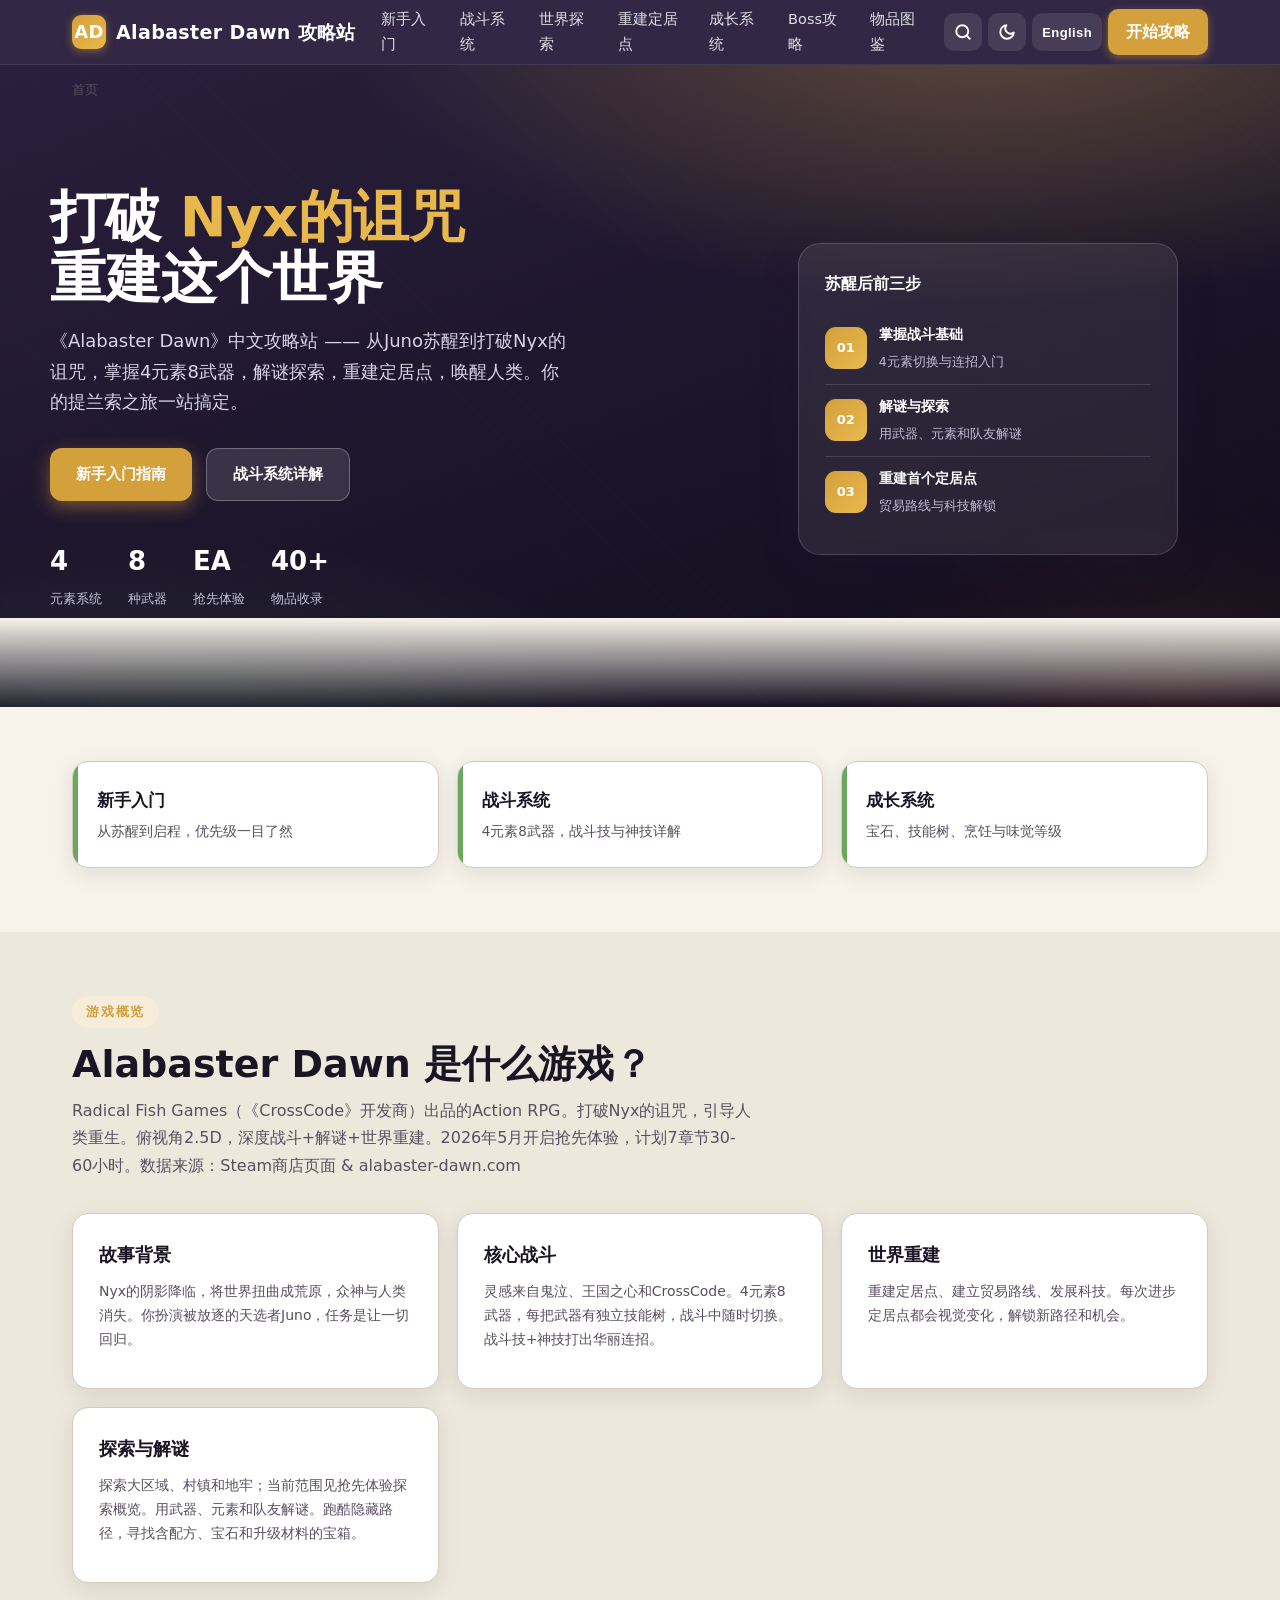
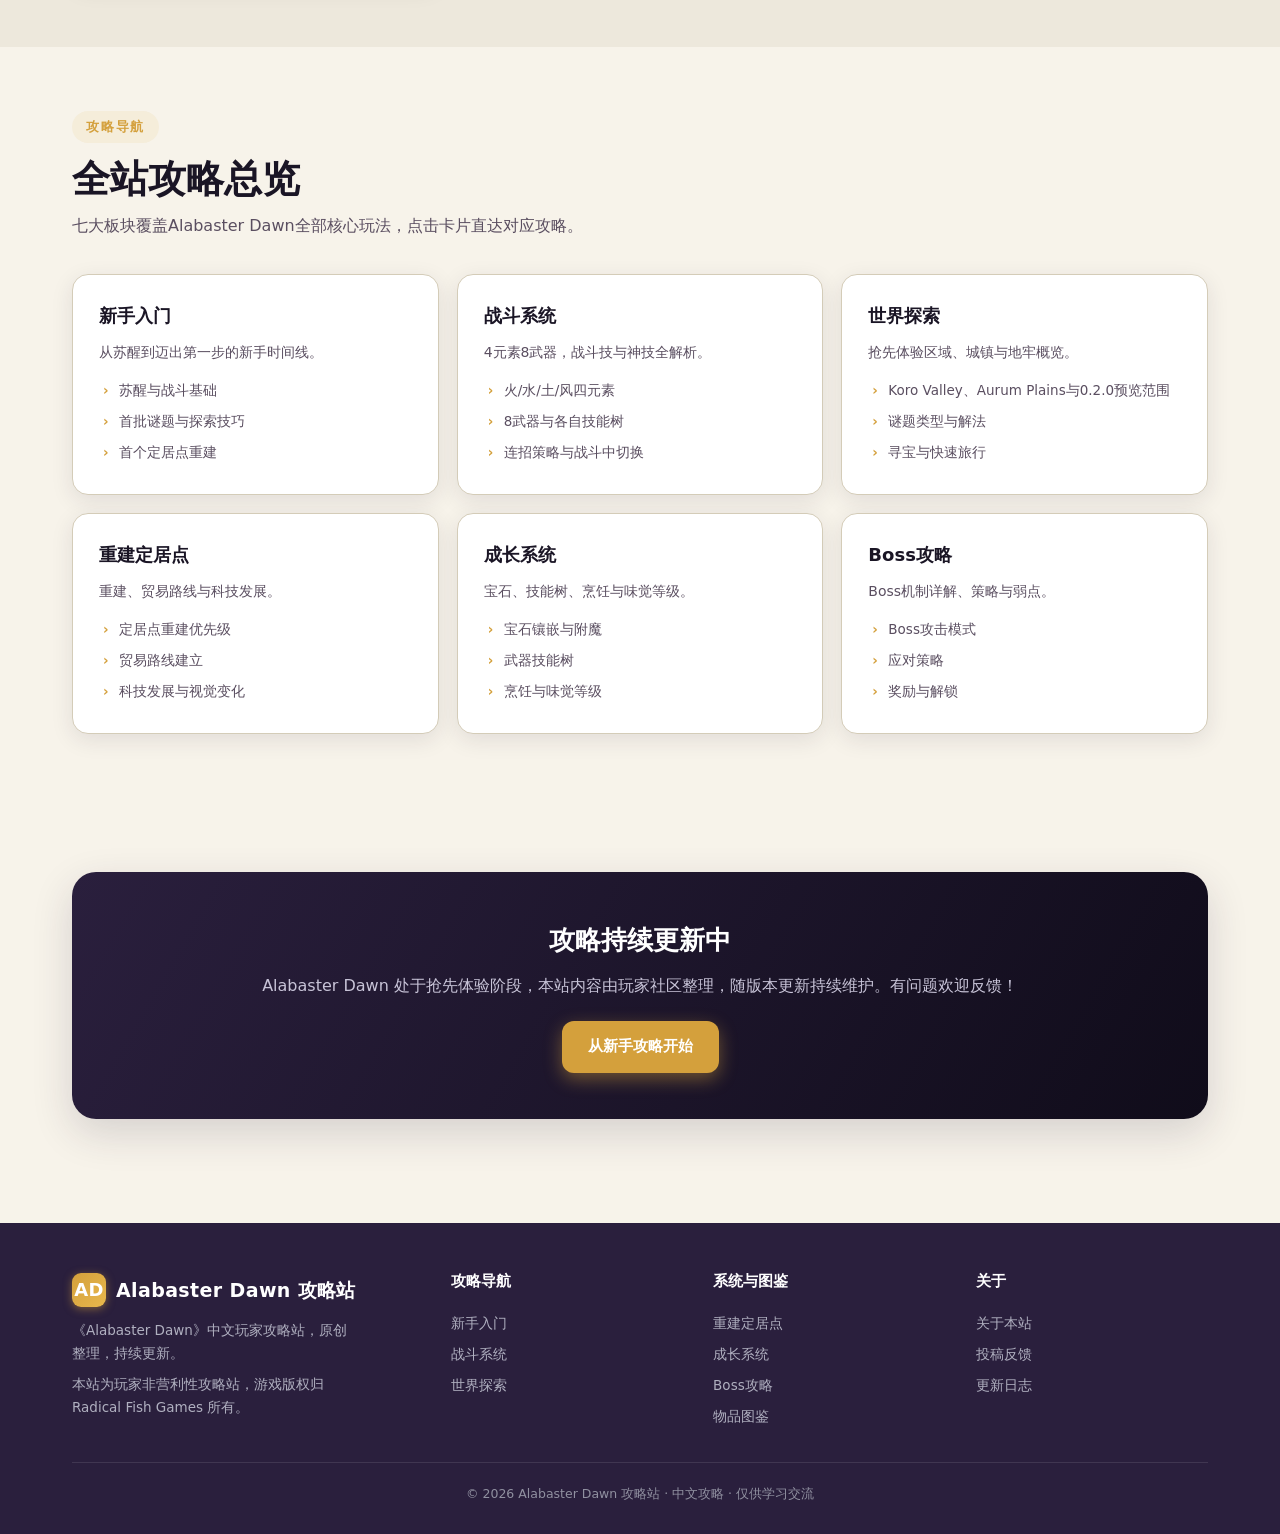
==== commit 1f794493: "修正探索区域层级与抢先体验范围说明" ====
--- a/index.html
+++ b/index.html
@@ -52,7 +52,7 @@
       <div class="hero-stats">
         <div class="s"><b>4</b><small data-en="Elements">元素系统</small></div>
         <div class="s"><b>8</b><small data-en="Weapons">种武器</small></div>
-        <div class="s"><b>7</b><small data-en="Areas">大区域</small></div>
+        <div class="s"><b>EA</b><small data-en="Early Access">抢先体验</small></div>
         <div class="s"><b>40+</b><small data-en="Items">物品收录</small></div>
       </div>
     </div>
@@ -88,7 +88,7 @@
       <div class="fcard"><h4 data-en="Story Background">故事背景</h4><p data-en="The shadow of Nyx has fallen, warping the world into a wasteland and vanishing the gods and their people. You play as Juno, the Outcast Chosen, tasked with bringing it all back.">Nyx的阴影降临，将世界扭曲成荒原，众神与人类消失。你扮演被放逐的天选者Juno，任务是让一切回归。</p></div>
       <div class="fcard"><h4 data-en="Core Combat">核心战斗</h4><p data-en="Inspired by DMC, Kingdom Hearts &amp; CrossCode. 4 elements, 8 weapons, each with its own skilltree. Switch loadouts mid-combat. Combat Arts + Divine Arts for stylish combos.">灵感来自鬼泣、王国之心和CrossCode。4元素8武器，每把武器有独立技能树，战斗中随时切换。战斗技+神技打出华丽连招。</p></div>
       <div class="fcard"><h4 data-en="World Rebuilding">世界重建</h4><p data-en="Rebuild settlements, establish trade routes, advance science. Settlements visually change with each advancement, opening new paths and opportunities.">重建定居点、建立贸易路线、发展科技。每次进步定居点都会视觉变化，解锁新路径和机会。</p></div>
-      <div class="fcard"><h4 data-en="Exploration &amp; Puzzles">探索与解谜</h4><p data-en="7 unique areas full of secrets. Solve puzzles using weapons, elements, and team members. Parkour hidden paths, find treasure with recipes, gems, and upgrade materials.">7大独特区域满是秘密。用武器、元素和队友解谜。跑酷隐藏路径，寻找含配方、宝石和升级材料的宝箱。</p></div>
+      <div class="fcard"><h4 data-en="Exploration &amp; Puzzles">探索与解谜</h4><p data-en="Explore regions, settlements and dungeons; check the Early Access overview for current scope. Solve puzzles using weapons, elements, and team members. Parkour hidden paths, find treasure with recipes, gems, and upgrade materials.">探索大区域、村镇和地牢；当前范围见抢先体验探索概览。用武器、元素和队友解谜。跑酷隐藏路径，寻找含配方、宝石和升级材料的宝箱。</p></div>
     </div>
   </div>
 </section>
@@ -102,7 +102,7 @@
     <div class="feature-grid">
       <a href="getting-started.html" class="fcard"><h4 data-en="Beginner Guide">新手入门</h4><p data-en="From awakening to first steps — a survival timeline.">从苏醒到迈出第一步的新手时间线。</p><ul><li data-en="Awakening &amp; first combat basics">苏醒与战斗基础</li><li data-en="First puzzles &amp; exploration tips">首批谜题与探索技巧</li><li data-en="First settlement rebuild">首个定居点重建</li></ul></a>
       <a href="combat.html" class="fcard"><h4 data-en="Combat System">战斗系统</h4><p data-en="4 elements × 8 weapons, Combat Arts &amp; Divine Arts.">4元素8武器，战斗技与神技全解析。</p><ul><li data-en="Fire / Water / Earth / Wind">火/水/土/风四元素</li><li data-en="8 weapons &amp; skilltrees">8武器与各自技能树</li><li data-en="Combo strategies &amp; switching">连招策略与战斗中切换</li></ul></a>
-      <a href="world.html" class="fcard"><h4 data-en="World Exploration">世界探索</h4><p data-en="7 areas of Tiran Sol, puzzles, treasures &amp; map.">提兰索七大区域、谜题、宝箱与地图。</p><ul><li data-en="7 areas progression guide">7区域推进路线</li><li data-en="Puzzle types &amp; solutions">谜题类型与解法</li><li data-en="Treasure hunting &amp; fast travel">寻宝与快速旅行</li></ul></a>
+      <a href="world.html" class="fcard"><h4 data-en="World Exploration">世界探索</h4><p data-en="Early Access overview of regions, towns and trials.">抢先体验区域、城镇与地牢概览。</p><ul><li data-en="Koro Valley, Aurum Plains and the 0.2.0 preview scope">Koro Valley、Aurum Plains与0.2.0预览范围</li><li data-en="Puzzle types &amp; solutions">谜题类型与解法</li><li data-en="Treasure hunting &amp; fast travel">寻宝与快速旅行</li></ul></a>
       <a href="settlements.html" class="fcard"><h4 data-en="Settlements">重建定居点</h4><p data-en="Rebuild, trade routes, science advancement.">重建、贸易路线与科技发展。</p><ul><li data-en="Settlement rebuild priorities">定居点重建优先级</li><li data-en="Trade route establishment">贸易路线建立</li><li data-en="Science &amp; visual changes">科技发展与视觉变化</li></ul></a>
       <a href="progression.html" class="fcard"><h4 data-en="Progression">成长系统</h4><p data-en="Gems, skilltree, cooking &amp; Palate Level.">宝石、技能树、烹饪与味觉等级。</p><ul><li data-en="Gem slotting &amp; enchantments">宝石镶嵌与附魔</li><li data-en="Weapon skilltrees">武器技能树</li><li data-en="Cooking &amp; Palate Level">烹饪与味觉等级</li></ul></a>
       <a href="bosses.html" class="fcard"><h4 data-en="Bosses">Boss攻略</h4><p data-en="Boss mechanics, strategies &amp; weaknesses.">Boss机制详解、策略与弱点。</p><ul><li data-en="Boss attack patterns">Boss攻击模式</li><li data-en="Counter strategies">应对策略</li><li data-en="Rewards &amp; unlocks">奖励与解锁</li></ul></a>
